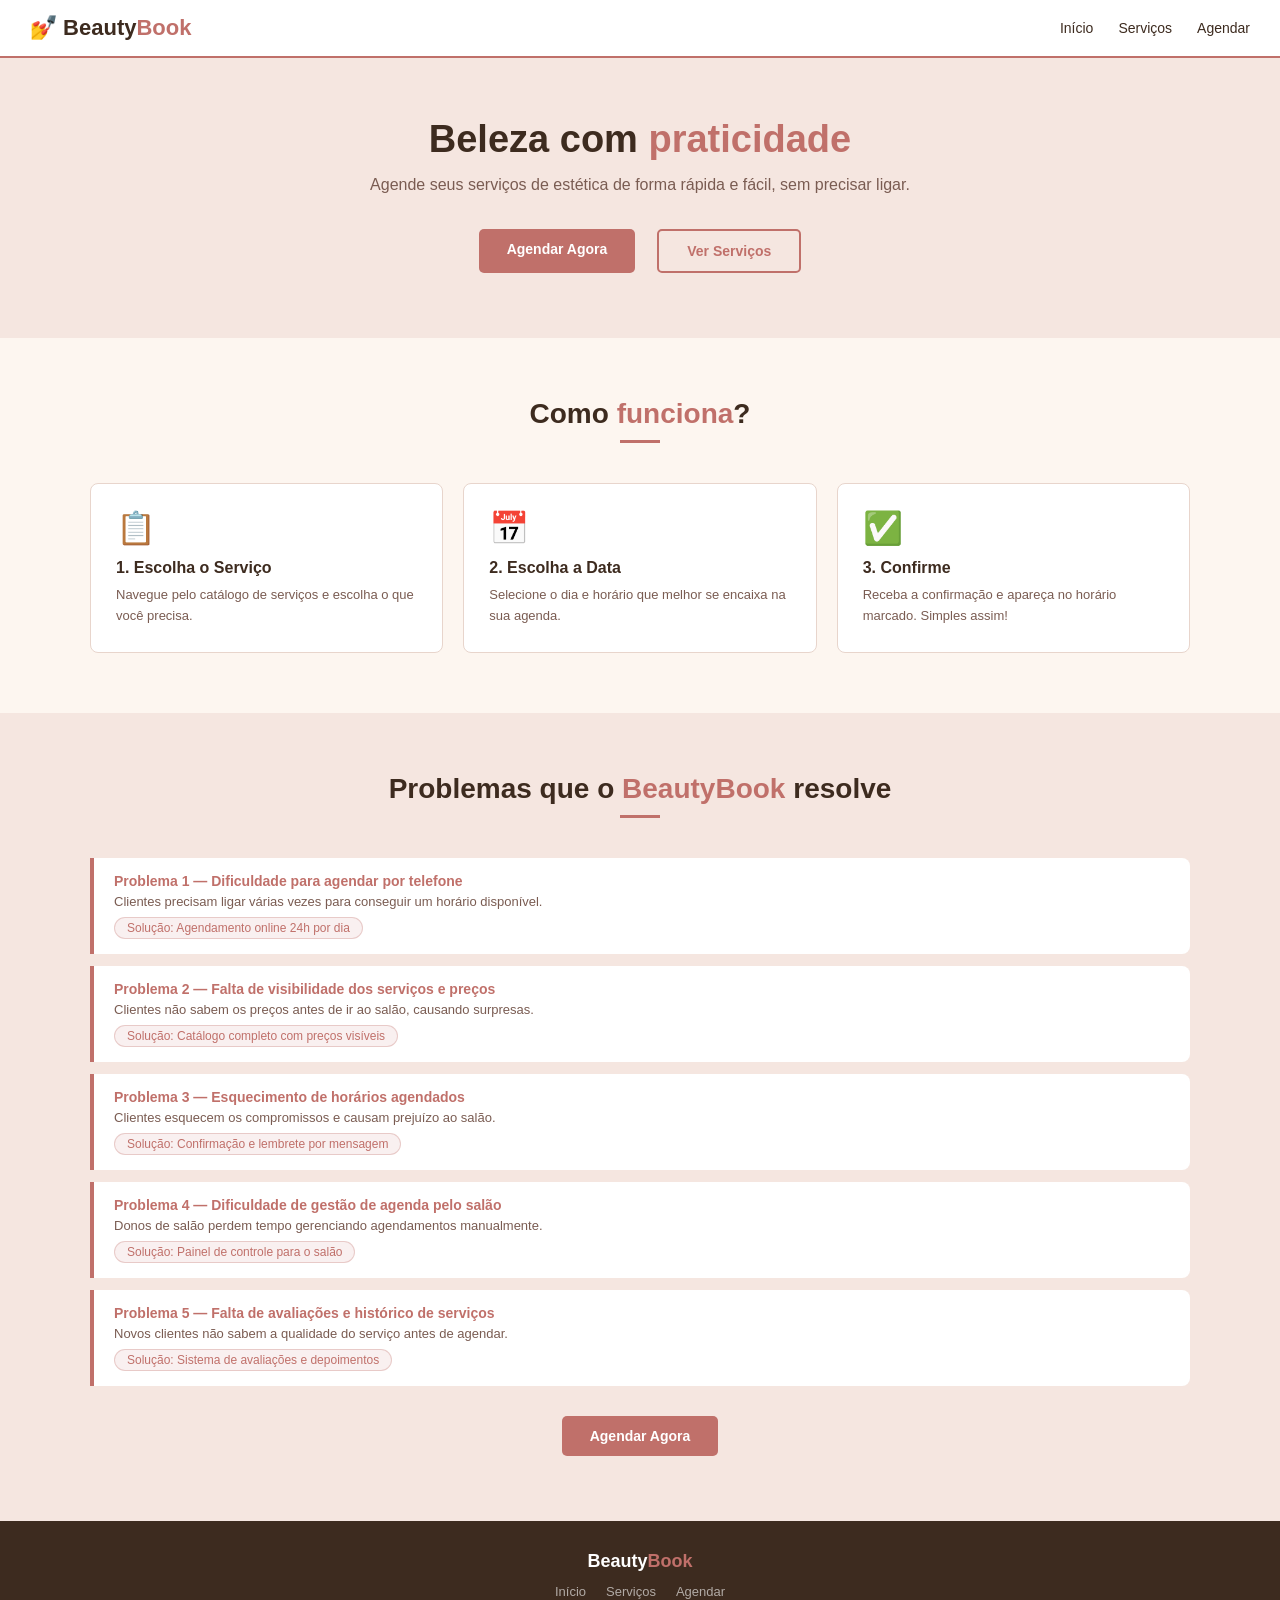
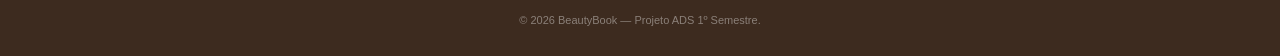
==== index.html @ e7760486 "Adicionar index.html — Projeto ADS" ====
<!DOCTYPE html>
<html lang="pt-BR">
<head>
    <meta charset="UTF-8">
    <meta name="viewport" content="width=device-width, initial-scale=1.0">
    <title>BeautyBook — Agendamento de Estética</title>
    <link rel="stylesheet" href="css/style.css">
</head>
<body>

    <header>
        <a href="index.html" class="logo">💅 Beauty<span>Book</span></a>
        <nav>
            <ul>
                <li><a href="index.html">Início</a></li>
                <li><a href="servicos.html">Serviços</a></li>
                <li><a href="agendamento.html">Agendar</a></li>
            </ul>
        </nav>
    </header>

    <section class="hero">
        <div class="container">
            <h1>Beleza com <span>praticidade</span></h1>
            <p>Agende seus serviços de estética de forma rápida e fácil, sem precisar ligar.</p>
            <div class="grupo-botoes">
                <a href="agendamento.html" class="btn btn-primario">Agendar Agora</a>
                <a href="servicos.html" class="btn btn-secundario">Ver Serviços</a>
            </div>
        </div>
    </section>

    <section>
        <div class="container">
            <div class="titulo-secao">
                <h2>Como <span>funciona</span>?</h2>
                <div class="linha-divisoria"></div>
            </div>
            <div class="grid-3">
                <div class="card">
                    <div class="card-icone">📋</div>
                    <h3>1. Escolha o Serviço</h3>
                    <p>Navegue pelo catálogo de serviços e escolha o que você precisa.</p>
                </div>
                <div class="card">
                    <div class="card-icone">📅</div>
                    <h3>2. Escolha a Data</h3>
                    <p>Selecione o dia e horário que melhor se encaixa na sua agenda.</p>
                </div>
                <div class="card">
                    <div class="card-icone">✅</div>
                    <h3>3. Confirme</h3>
                    <p>Receba a confirmação e apareça no horário marcado. Simples assim!</p>
                </div>
            </div>
        </div>
    </section>

    <section class="secao-escura">
        <div class="container">
            <div class="titulo-secao">
                <h2>Problemas que o <span>BeautyBook</span> resolve</h2>
                <div class="linha-divisoria"></div>
            </div>
            <div class="problema-item">
                <h4>Problema 1 — Dificuldade para agendar por telefone</h4>
                <p>Clientes precisam ligar várias vezes para conseguir um horário disponível.</p>
                <span class="solucao-tag">Solução: Agendamento online 24h por dia</span>
            </div>
            <div class="problema-item">
                <h4>Problema 2 — Falta de visibilidade dos serviços e preços</h4>
                <p>Clientes não sabem os preços antes de ir ao salão, causando surpresas.</p>
                <span class="solucao-tag">Solução: Catálogo completo com preços visíveis</span>
            </div>
            <div class="problema-item">
                <h4>Problema 3 — Esquecimento de horários agendados</h4>
                <p>Clientes esquecem os compromissos e causam prejuízo ao salão.</p>
                <span class="solucao-tag">Solução: Confirmação e lembrete por mensagem</span>
            </div>
            <div class="problema-item">
                <h4>Problema 4 — Dificuldade de gestão de agenda pelo salão</h4>
                <p>Donos de salão perdem tempo gerenciando agendamentos manualmente.</p>
                <span class="solucao-tag">Solução: Painel de controle para o salão</span>
            </div>
            <div class="problema-item">
                <h4>Problema 5 — Falta de avaliações e histórico de serviços</h4>
                <p>Novos clientes não sabem a qualidade do serviço antes de agendar.</p>
                <span class="solucao-tag">Solução: Sistema de avaliações e depoimentos</span>
            </div>
            <div class="centralizado margem-topo">
                <a href="agendamento.html" class="btn btn-primario">Agendar Agora</a>
            </div>
        </div>
    </section>

    <footer>
        <div class="footer-logo">Beauty<span>Book</span></div>
        <div class="footer-links">
            <a href="index.html">Início</a>
            <a href="servicos.html">Serviços</a>
            <a href="agendamento.html">Agendar</a>
        </div>
        <p class="footer-copy">© 2026 BeautyBook — Projeto ADS 1º Semestre.</p>
    </footer>

</body>
</html>
---- css/style.css ----
/* BeautyBook — Versão Original (Crua) */

* {
    margin: 0;
    padding: 0;
    box-sizing: border-box;
}

body {
    font-family: Arial, sans-serif;
    background-color: #fdf6f0;
    color: #3d2b1f;
}

/* Cabeçalho */
header {
    background-color: #ffffff;
    border-bottom: 2px solid #c0706a;
    padding: 15px 30px;
    display: flex;
    justify-content: space-between;
    align-items: center;
}

.logo {
    font-size: 22px;
    font-weight: bold;
    color: #3d2b1f;
    text-decoration: none;
}

.logo span {
    color: #c0706a;
}

nav ul {
    list-style: none;
    display: flex;
    gap: 25px;
}

nav ul li a {
    text-decoration: none;
    color: #3d2b1f;
    font-size: 14px;
}

nav ul li a:hover {
    color: #c0706a;
}

/* Hero */
.hero {
    background-color: #f5e6e0;
    padding: 60px 30px;
    text-align: center;
}

.hero h1 {
    font-size: 38px;
    color: #3d2b1f;
    margin-bottom: 15px;
}

.hero h1 span {
    color: #c0706a;
}

.hero p {
    font-size: 16px;
    color: #7a5c52;
    margin-bottom: 30px;
}

/* Botões */
.btn {
    display: inline-block;
    padding: 12px 28px;
    border-radius: 5px;
    font-size: 14px;
    font-weight: bold;
    text-decoration: none;
    margin: 5px;
}

.btn-primario {
    background-color: #c0706a;
    color: #ffffff;
}

.btn-secundario {
    background-color: transparent;
    color: #c0706a;
    border: 2px solid #c0706a;
}

/* Seções */
section {
    padding: 60px 30px;
}

.container {
    max-width: 1100px;
    margin: 0 auto;
}

.titulo-secao {
    text-align: center;
    margin-bottom: 40px;
}

.titulo-secao h2 {
    font-size: 28px;
    color: #3d2b1f;
    margin-bottom: 10px;
}

.titulo-secao h2 span {
    color: #c0706a;
}

.titulo-secao p {
    color: #7a5c52;
    font-size: 14px;
}

.linha-divisoria {
    width: 40px;
    height: 3px;
    background-color: #c0706a;
    margin: 10px auto 15px;
}

/* Grid */
.grid-3 {
    display: grid;
    grid-template-columns: repeat(3, 1fr);
    gap: 20px;
}

.grid-2 {
    display: grid;
    grid-template-columns: repeat(2, 1fr);
    gap: 20px;
}

/* Cards */
.card {
    background-color: #ffffff;
    border: 1px solid #e8d5cc;
    border-radius: 8px;
    padding: 25px;
}

.card-icone {
    font-size: 32px;
    margin-bottom: 12px;
}

.card h3 {
    font-size: 16px;
    color: #3d2b1f;
    margin-bottom: 8px;
}

.card p {
    font-size: 13px;
    color: #7a5c52;
    line-height: 1.6;
}

/* Seção escura */
.secao-escura {
    background-color: #f5e6e0;
}

/* Serviços */
.servico-card {
    background-color: #ffffff;
    border: 1px solid #e8d5cc;
    border-radius: 8px;
    overflow: hidden;
}

.servico-topo {
    background-color: #c0706a;
    padding: 18px 20px;
    display: flex;
    align-items: center;
    gap: 10px;
}

.servico-topo h3 {
    color: #ffffff;
    font-size: 15px;
    margin: 0;
}

.servico-icone {
    font-size: 22px;
}

.servico-corpo {
    padding: 18px;
}

.servico-corpo p {
    font-size: 13px;
    color: #7a5c52;
    margin-bottom: 12px;
}

.servico-lista {
    list-style: none;
}

.servico-lista li {
    display: flex;
    justify-content: space-between;
    padding: 7px 0;
    border-bottom: 1px solid #e8d5cc;
    font-size: 13px;
    color: #3d2b1f;
}

.servico-lista li:last-child {
    border-bottom: none;
}

.servico-preco {
    font-weight: bold;
    color: #c0706a;
}

/* Problemas */
.problema-item {
    background-color: #ffffff;
    border-left: 4px solid #c0706a;
    padding: 15px 20px;
    margin-bottom: 12px;
    border-radius: 0 8px 8px 0;
}

.problema-item h4 {
    font-size: 14px;
    color: #c0706a;
    margin-bottom: 5px;
}

.problema-item p {
    font-size: 13px;
    color: #7a5c52;
    margin-bottom: 8px;
}

.solucao-tag {
    display: inline-block;
    background-color: rgba(192,112,106,0.1);
    color: #c0706a;
    font-size: 12px;
    padding: 3px 12px;
    border-radius: 20px;
    border: 1px solid rgba(192,112,106,0.3);
}

/* Formulário */
.form-agendamento {
    background-color: #ffffff;
    border: 1px solid #e8d5cc;
    border-radius: 8px;
    padding: 30px;
    max-width: 600px;
    margin: 0 auto;
}

.form-grupo {
    margin-bottom: 18px;
}

.form-grupo label {
    display: block;
    font-size: 13px;
    font-weight: bold;
    color: #3d2b1f;
    margin-bottom: 6px;
}

.form-grupo input,
.form-grupo select,
.form-grupo textarea {
    width: 100%;
    padding: 10px 14px;
    border: 1px solid #e8d5cc;
    border-radius: 5px;
    font-size: 13px;
    color: #3d2b1f;
    background-color: #fdf6f0;
    font-family: Arial, sans-serif;
}

.form-grupo textarea {
    height: 80px;
    resize: vertical;
}

/* Rodapé */
footer {
    background-color: #3d2b1f;
    padding: 30px;
    text-align: center;
}

.footer-logo {
    font-size: 18px;
    font-weight: bold;
    color: #ffffff;
    margin-bottom: 12px;
}

.footer-logo span {
    color: #c0706a;
}

.footer-links {
    display: flex;
    justify-content: center;
    gap: 20px;
    margin-bottom: 15px;
}

.footer-links a {
    text-decoration: none;
    color: rgba(255,255,255,0.6);
    font-size: 13px;
}

.footer-links a:hover {
    color: #c0706a;
}

.footer-copy {
    font-size: 11px;
    color: rgba(255,255,255,0.4);
}

/* Page hero */
.page-hero {
    background-color: #f5e6e0;
    padding: 50px 30px;
    text-align: center;
}

.page-hero h1 {
    font-size: 32px;
    color: #3d2b1f;
    margin-bottom: 10px;
}

.page-hero h1 span {
    color: #c0706a;
}

.page-hero p {
    color: #7a5c52;
    font-size: 14px;
}

/* Tabela */
.tabela-problemas {
    width: 100%;
    border-collapse: collapse;
    margin-top: 20px;
}

.tabela-problemas th {
    background-color: #c0706a;
    color: #ffffff;
    padding: 12px 15px;
    text-align: left;
    font-size: 12px;
    text-transform: uppercase;
}

.tabela-problemas td {
    padding: 12px 15px;
    border-bottom: 1px solid #e8d5cc;
    font-size: 13px;
    color: #7a5c52;
}

/* Utilitários */
.centralizado { text-align: center; }
.margem-topo { margin-top: 25px; }
.grupo-botoes { display: flex; gap: 12px; justify-content: center; flex-wrap: wrap; }
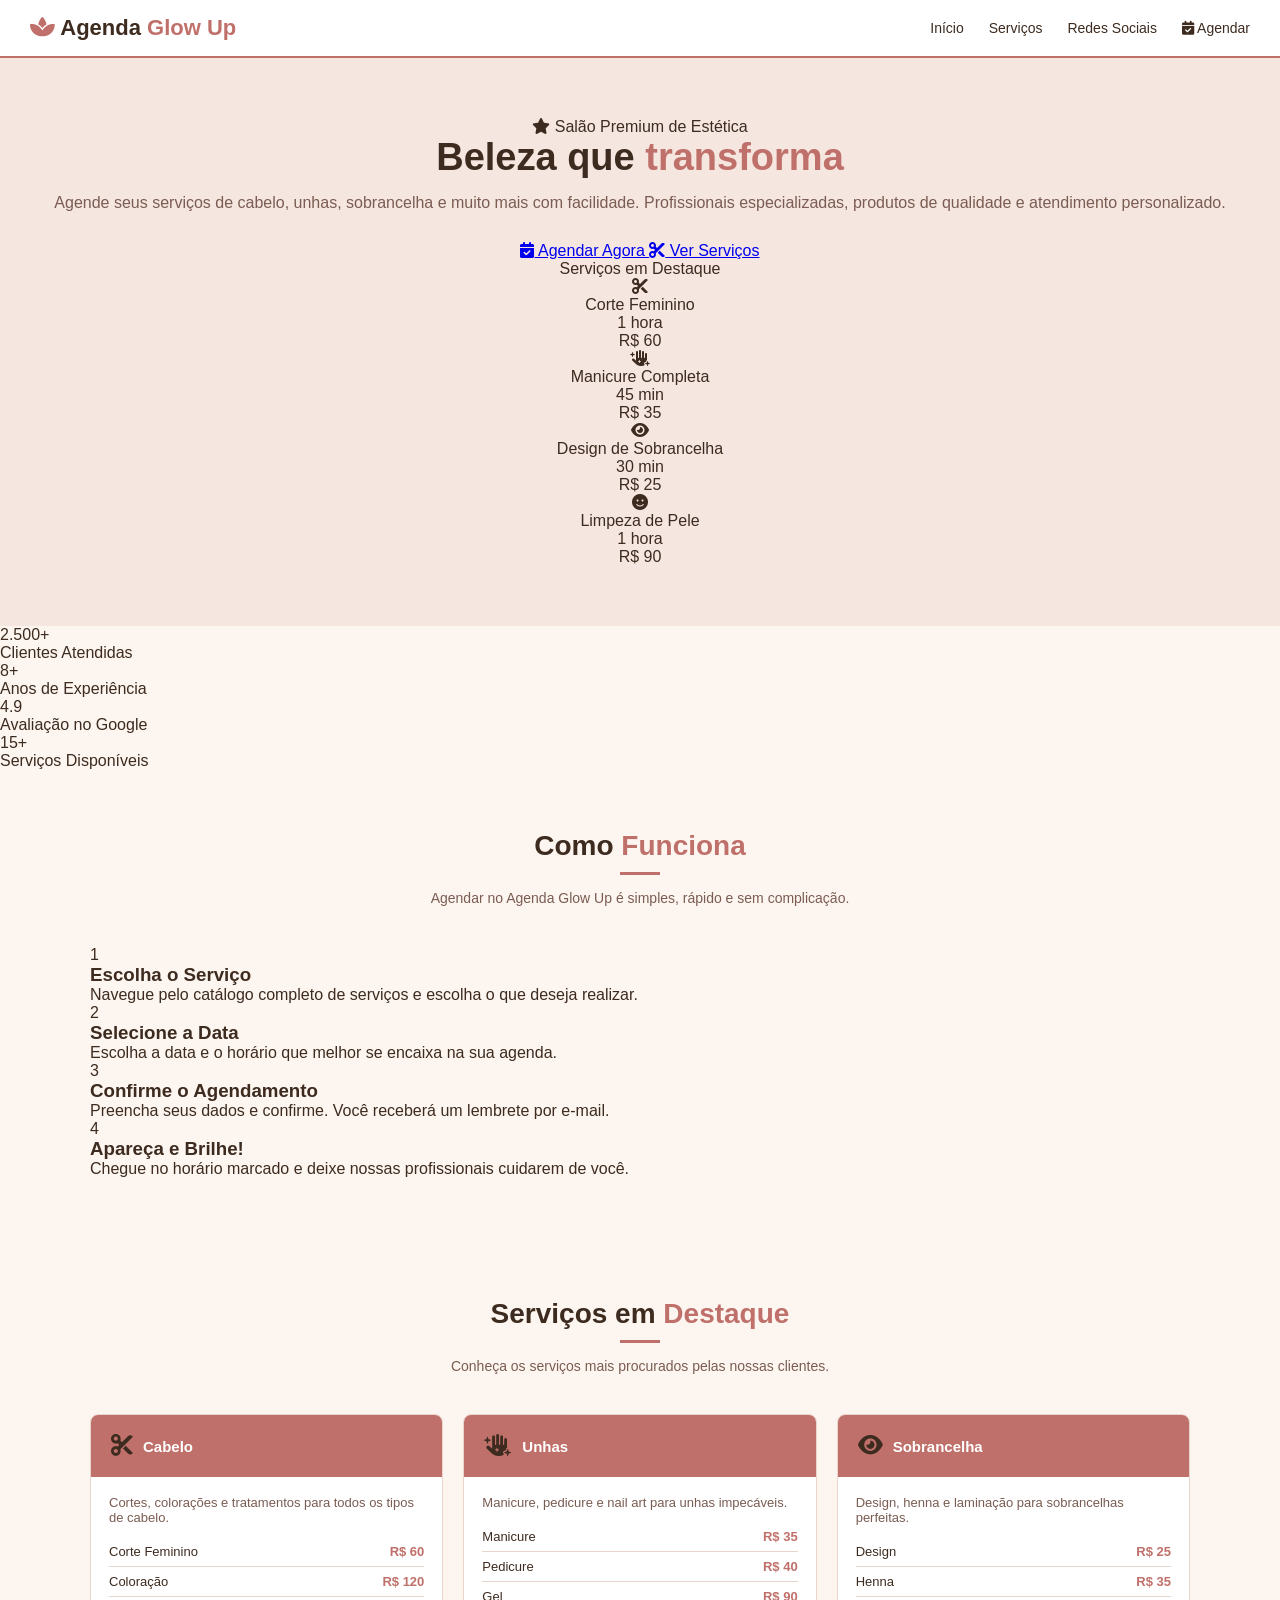
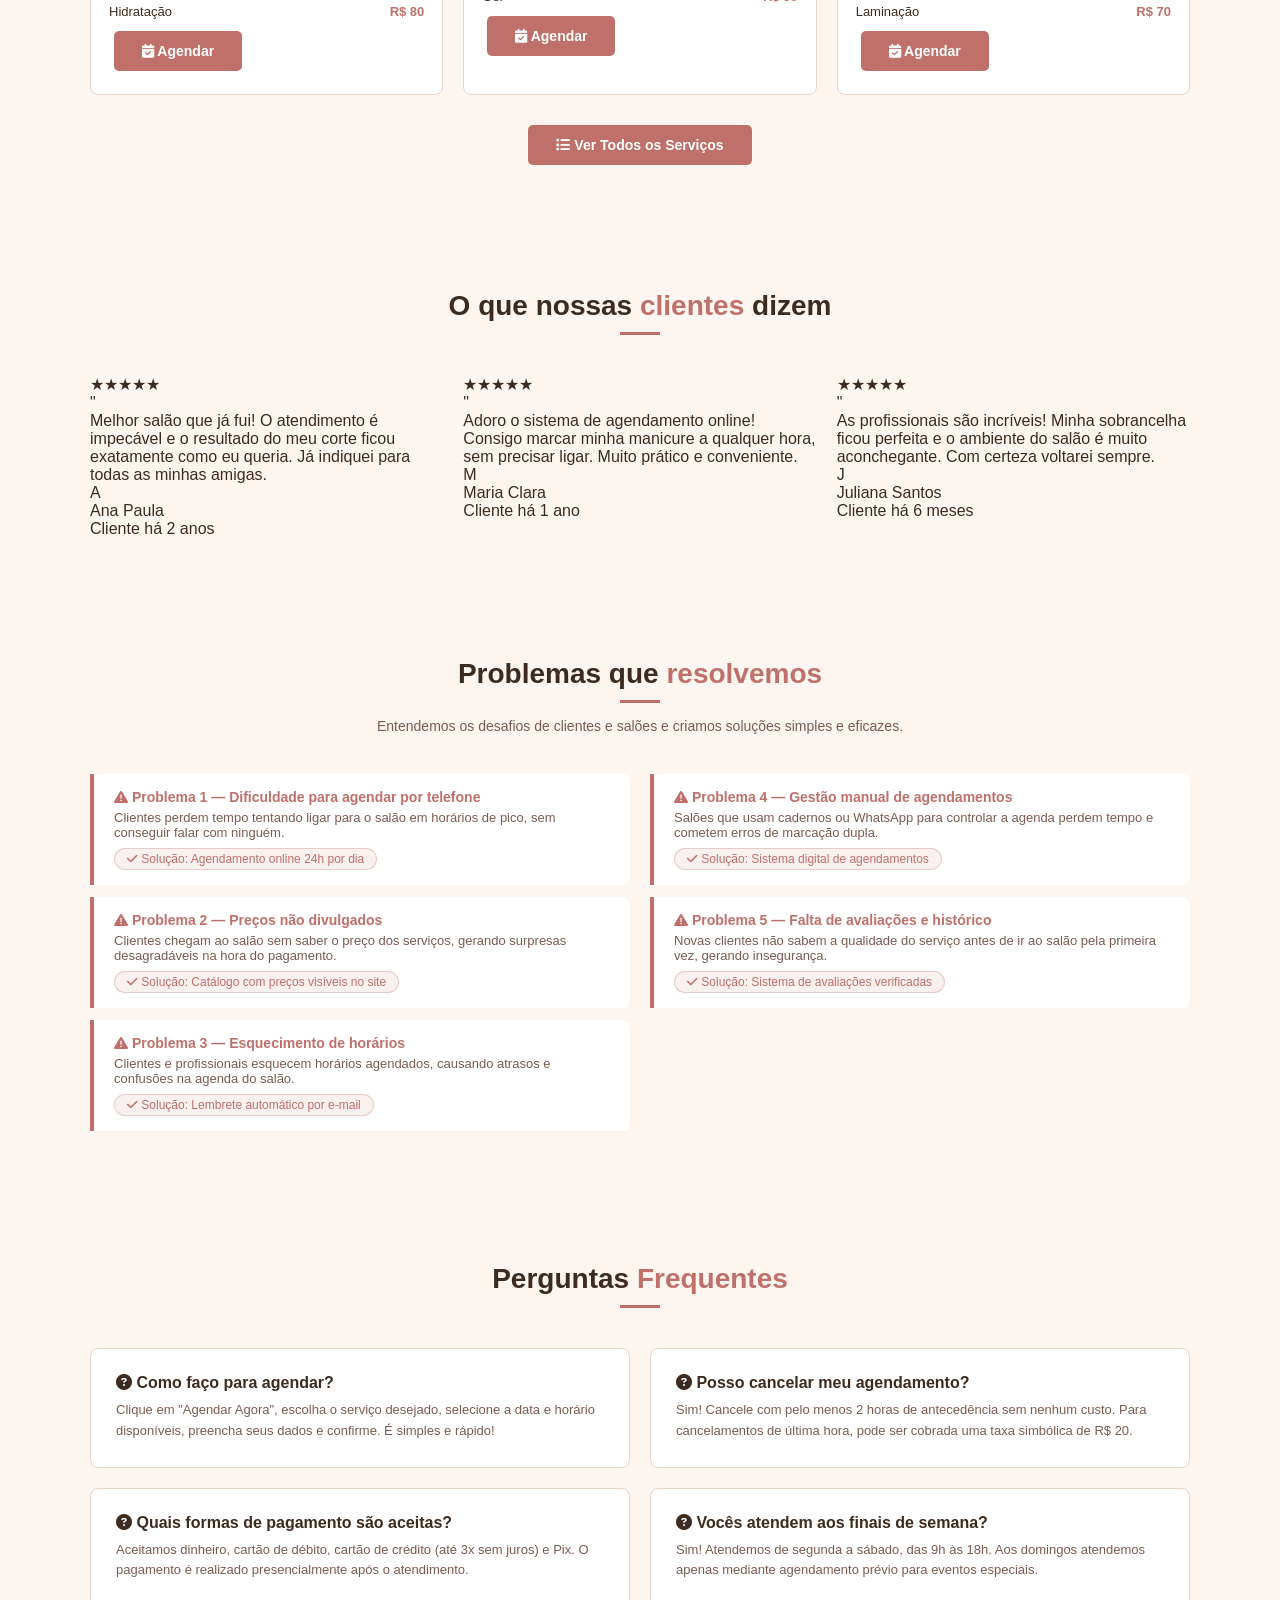
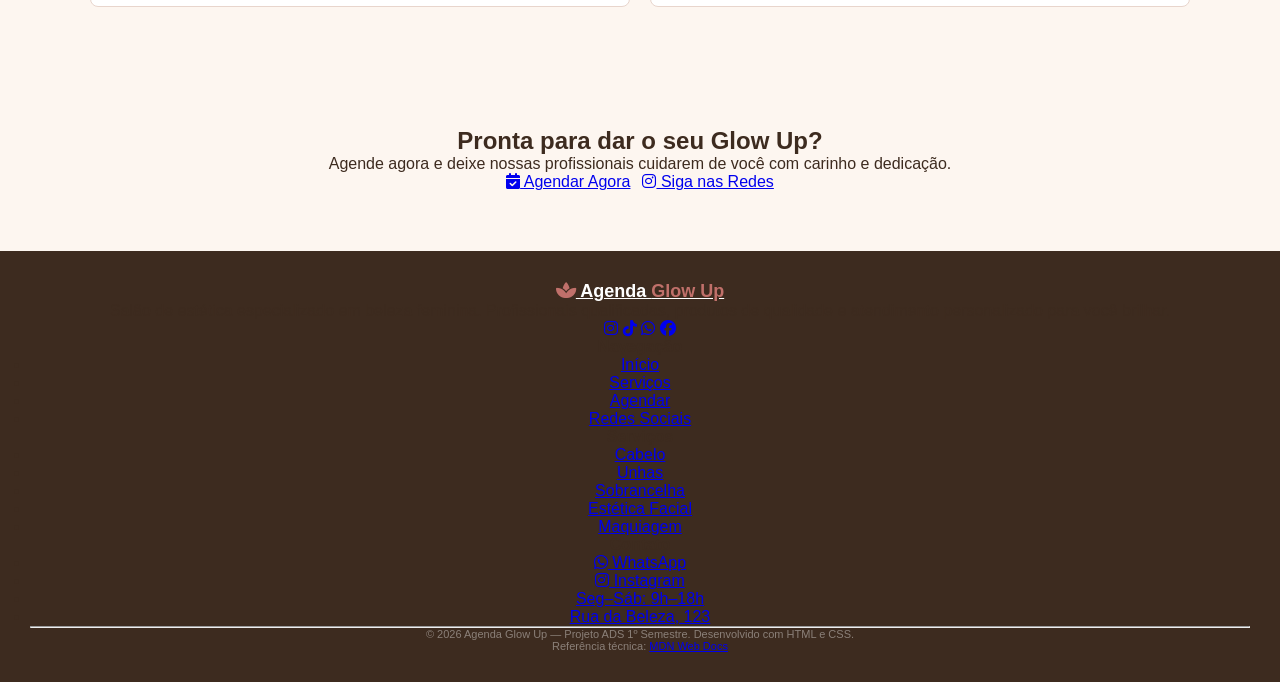
==== commit 4a2d32ab: "Atualiza index.html" ====
--- a/index.html
+++ b/index.html
@@ -3,104 +3,395 @@
 <head>
     <meta charset="UTF-8">
     <meta name="viewport" content="width=device-width, initial-scale=1.0">
-    <title>BeautyBook — Agendamento de Estética</title>
+    <title>Agenda Glow Up — Agendamento de Estética</title>
     <link rel="stylesheet" href="css/style.css">
+    <link rel="preconnect" href="https://fonts.googleapis.com">
+    <link rel="preconnect" href="https://fonts.gstatic.com" crossorigin>
+    <link href="https://fonts.googleapis.com/css2?family=Poppins:wght@300;400;600;700;800&display=swap" rel="stylesheet">
+    <link rel="stylesheet" href="https://cdnjs.cloudflare.com/ajax/libs/font-awesome/6.5.0/css/all.min.css">
 </head>
 <body>
 
+    <!-- ===== CABEÇALHO ===== -->
     <header>
-        <a href="index.html" class="logo">💅 Beauty<span>Book</span></a>
+        <a href="index.html" class="logo">
+            <span class="logo-icon"><i class="fa-solid fa-spa"></i></span>
+            Agenda <span>Glow Up</span>
+        </a>
         <nav>
             <ul>
-                <li><a href="index.html">Início</a></li>
+                <li><a href="index.html" class="ativo">Início</a></li>
                 <li><a href="servicos.html">Serviços</a></li>
-                <li><a href="agendamento.html">Agendar</a></li>
+                <li><a href="redes.html">Redes Sociais</a></li>
+                <li><a href="agendamento.html" class="nav-agendar"><i class="fa-solid fa-calendar-check"></i> Agendar</a></li>
             </ul>
         </nav>
     </header>
 
+    <!-- ===== HERO ===== -->
     <section class="hero">
-        <div class="container">
-            <h1>Beleza com <span>praticidade</span></h1>
-            <p>Agende seus serviços de estética de forma rápida e fácil, sem precisar ligar.</p>
+        <div class="hero-conteudo">
+            <div class="hero-badge">
+                <i class="fa-solid fa-star"></i>
+                Salão Premium de Estética
+            </div>
+            <h1>
+                Beleza que
+                <span>transforma</span>
+            </h1>
+            <p>Agende seus serviços de cabelo, unhas, sobrancelha e muito mais com facilidade. Profissionais especializadas, produtos de qualidade e atendimento personalizado.</p>
+            <div class="hero-botoes">
+                <a href="agendamento.html" class="btn-hero-primario">
+                    <i class="fa-solid fa-calendar-check"></i>
+                    Agendar Agora
+                </a>
+                <a href="servicos.html" class="btn-hero-outline">
+                    <i class="fa-solid fa-scissors"></i>
+                    Ver Serviços
+                </a>
+            </div>
+        </div>
+
+        <!-- Card flutuante com serviços em destaque -->
+        <div class="hero-card">
+            <div class="hero-card-titulo">Serviços em Destaque</div>
+
+            <div class="servico-mini">
+                <div class="servico-mini-icone"><i class="fa-solid fa-scissors"></i></div>
+                <div class="servico-mini-info">
+                    <div class="servico-mini-nome">Corte Feminino</div>
+                    <div class="servico-mini-duracao">1 hora</div>
+                </div>
+                <div class="servico-mini-preco">R$ 60</div>
+            </div>
+
+            <div class="servico-mini">
+                <div class="servico-mini-icone"><i class="fa-solid fa-hand-sparkles"></i></div>
+                <div class="servico-mini-info">
+                    <div class="servico-mini-nome">Manicure Completa</div>
+                    <div class="servico-mini-duracao">45 min</div>
+                </div>
+                <div class="servico-mini-preco">R$ 35</div>
+            </div>
+
+            <div class="servico-mini">
+                <div class="servico-mini-icone"><i class="fa-solid fa-eye"></i></div>
+                <div class="servico-mini-info">
+                    <div class="servico-mini-nome">Design de Sobrancelha</div>
+                    <div class="servico-mini-duracao">30 min</div>
+                </div>
+                <div class="servico-mini-preco">R$ 25</div>
+            </div>
+
+            <div class="servico-mini">
+                <div class="servico-mini-icone"><i class="fa-solid fa-face-smile"></i></div>
+                <div class="servico-mini-info">
+                    <div class="servico-mini-nome">Limpeza de Pele</div>
+                    <div class="servico-mini-duracao">1 hora</div>
+                </div>
+                <div class="servico-mini-preco">R$ 90</div>
+            </div>
+        </div>
+    </section>
+
+    <!-- ===== ESTATÍSTICAS ===== -->
+    <div class="stats-grid">
+        <div class="stat-item">
+            <div class="stat-numero">2.500+</div>
+            <div class="stat-label">Clientes Atendidas</div>
+        </div>
+        <div class="stat-item">
+            <div class="stat-numero">8+</div>
+            <div class="stat-label">Anos de Experiência</div>
+        </div>
+        <div class="stat-item">
+            <div class="stat-numero">4.9</div>
+            <div class="stat-label">Avaliação no Google</div>
+        </div>
+        <div class="stat-item">
+            <div class="stat-numero">15+</div>
+            <div class="stat-label">Serviços Disponíveis</div>
+        </div>
+    </div>
+
+    <!-- ===== COMO FUNCIONA ===== -->
+    <section>
+        <div class="container">
+            <div class="titulo-secao">
+                <h2>Como <span>Funciona</span></h2>
+                <div class="linha-divisoria"></div>
+                <p>Agendar no Agenda Glow Up é simples, rápido e sem complicação.</p>
+            </div>
+            <div class="passos-grid">
+                <div class="passo-item">
+                    <div class="passo-numero">1</div>
+                    <h3>Escolha o Serviço</h3>
+                    <p>Navegue pelo catálogo completo de serviços e escolha o que deseja realizar.</p>
+                </div>
+                <div class="passo-item">
+                    <div class="passo-numero">2</div>
+                    <h3>Selecione a Data</h3>
+                    <p>Escolha a data e o horário que melhor se encaixa na sua agenda.</p>
+                </div>
+                <div class="passo-item">
+                    <div class="passo-numero">3</div>
+                    <h3>Confirme o Agendamento</h3>
+                    <p>Preencha seus dados e confirme. Você receberá um lembrete por e-mail.</p>
+                </div>
+                <div class="passo-item">
+                    <div class="passo-numero">4</div>
+                    <h3>Apareça e Brilhe!</h3>
+                    <p>Chegue no horário marcado e deixe nossas profissionais cuidarem de você.</p>
+                </div>
+            </div>
+        </div>
+    </section>
+
+    <!-- ===== SERVIÇOS EM DESTAQUE ===== -->
+    <section class="secao-secundaria">
+        <div class="container">
+            <div class="titulo-secao">
+                <h2>Serviços em <span>Destaque</span></h2>
+                <div class="linha-divisoria"></div>
+                <p>Conheça os serviços mais procurados pelas nossas clientes.</p>
+            </div>
+            <div class="grid-3">
+
+                <div class="servico-card">
+                    <div class="servico-topo">
+                        <div class="servico-icone"><i class="fa-solid fa-scissors"></i></div>
+                        <h3>Cabelo</h3>
+                    </div>
+                    <div class="servico-corpo">
+                        <p>Cortes, colorações e tratamentos para todos os tipos de cabelo.</p>
+                        <ul class="servico-lista">
+                            <li><span>Corte Feminino</span><span class="servico-preco">R$ 60</span></li>
+                            <li><span>Coloração</span><span class="servico-preco">R$ 120</span></li>
+                            <li><span>Hidratação</span><span class="servico-preco">R$ 80</span></li>
+                        </ul>
+                        <a href="agendamento.html" class="btn btn-primario"><i class="fa-solid fa-calendar-check"></i> Agendar</a>
+                    </div>
+                </div>
+
+                <div class="servico-card">
+                    <div class="servico-topo">
+                        <div class="servico-icone"><i class="fa-solid fa-hand-sparkles"></i></div>
+                        <h3>Unhas</h3>
+                    </div>
+                    <div class="servico-corpo">
+                        <p>Manicure, pedicure e nail art para unhas impecáveis.</p>
+                        <ul class="servico-lista">
+                            <li><span>Manicure</span><span class="servico-preco">R$ 35</span></li>
+                            <li><span>Pedicure</span><span class="servico-preco">R$ 40</span></li>
+                            <li><span>Gel</span><span class="servico-preco">R$ 90</span></li>
+                        </ul>
+                        <a href="agendamento.html" class="btn btn-primario"><i class="fa-solid fa-calendar-check"></i> Agendar</a>
+                    </div>
+                </div>
+
+                <div class="servico-card">
+                    <div class="servico-topo">
+                        <div class="servico-icone"><i class="fa-solid fa-eye"></i></div>
+                        <h3>Sobrancelha</h3>
+                    </div>
+                    <div class="servico-corpo">
+                        <p>Design, henna e laminação para sobrancelhas perfeitas.</p>
+                        <ul class="servico-lista">
+                            <li><span>Design</span><span class="servico-preco">R$ 25</span></li>
+                            <li><span>Henna</span><span class="servico-preco">R$ 35</span></li>
+                            <li><span>Laminação</span><span class="servico-preco">R$ 70</span></li>
+                        </ul>
+                        <a href="agendamento.html" class="btn btn-primario"><i class="fa-solid fa-calendar-check"></i> Agendar</a>
+                    </div>
+                </div>
+
+            </div>
+            <div class="centralizado margem-topo">
+                <a href="servicos.html" class="btn btn-primario"><i class="fa-solid fa-list"></i> Ver Todos os Serviços</a>
+            </div>
+        </div>
+    </section>
+
+    <!-- ===== DEPOIMENTOS ===== -->
+    <section>
+        <div class="container">
+            <div class="titulo-secao">
+                <h2>O que nossas <span>clientes</span> dizem</h2>
+                <div class="linha-divisoria"></div>
+            </div>
+            <div class="grid-3">
+                <div class="depoimento-card">
+                    <div class="estrelas">★★★★★</div>
+                    <div class="depoimento-aspas">"</div>
+                    <p class="depoimento-texto">Melhor salão que já fui! O atendimento é impecável e o resultado do meu corte ficou exatamente como eu queria. Já indiquei para todas as minhas amigas.</p>
+                    <div class="depoimento-autor">
+                        <div class="autor-avatar">A</div>
+                        <div>
+                            <div class="autor-nome">Ana Paula</div>
+                            <div class="autor-cargo">Cliente há 2 anos</div>
+                        </div>
+                    </div>
+                </div>
+                <div class="depoimento-card">
+                    <div class="estrelas">★★★★★</div>
+                    <div class="depoimento-aspas">"</div>
+                    <p class="depoimento-texto">Adoro o sistema de agendamento online! Consigo marcar minha manicure a qualquer hora, sem precisar ligar. Muito prático e conveniente.</p>
+                    <div class="depoimento-autor">
+                        <div class="autor-avatar">M</div>
+                        <div>
+                            <div class="autor-nome">Maria Clara</div>
+                            <div class="autor-cargo">Cliente há 1 ano</div>
+                        </div>
+                    </div>
+                </div>
+                <div class="depoimento-card">
+                    <div class="estrelas">★★★★★</div>
+                    <div class="depoimento-aspas">"</div>
+                    <p class="depoimento-texto">As profissionais são incríveis! Minha sobrancelha ficou perfeita e o ambiente do salão é muito aconchegante. Com certeza voltarei sempre.</p>
+                    <div class="depoimento-autor">
+                        <div class="autor-avatar">J</div>
+                        <div>
+                            <div class="autor-nome">Juliana Santos</div>
+                            <div class="autor-cargo">Cliente há 6 meses</div>
+                        </div>
+                    </div>
+                </div>
+            </div>
+        </div>
+    </section>
+
+    <!-- ===== PROBLEMAS E SOLUÇÕES ===== -->
+    <section class="secao-secundaria">
+        <div class="container">
+            <div class="titulo-secao">
+                <h2>Problemas que <span>resolvemos</span></h2>
+                <div class="linha-divisoria"></div>
+                <p>Entendemos os desafios de clientes e salões e criamos soluções simples e eficazes.</p>
+            </div>
+            <div class="grid-2">
+                <div>
+                    <div class="problema-item">
+                        <h4><i class="fa-solid fa-triangle-exclamation"></i> Problema 1 — Dificuldade para agendar por telefone</h4>
+                        <p>Clientes perdem tempo tentando ligar para o salão em horários de pico, sem conseguir falar com ninguém.</p>
+                        <span class="solucao-tag"><i class="fa-solid fa-check"></i> Solução: Agendamento online 24h por dia</span>
+                    </div>
+                    <div class="problema-item">
+                        <h4><i class="fa-solid fa-triangle-exclamation"></i> Problema 2 — Preços não divulgados</h4>
+                        <p>Clientes chegam ao salão sem saber o preço dos serviços, gerando surpresas desagradáveis na hora do pagamento.</p>
+                        <span class="solucao-tag"><i class="fa-solid fa-check"></i> Solução: Catálogo com preços visíveis no site</span>
+                    </div>
+                    <div class="problema-item">
+                        <h4><i class="fa-solid fa-triangle-exclamation"></i> Problema 3 — Esquecimento de horários</h4>
+                        <p>Clientes e profissionais esquecem horários agendados, causando atrasos e confusões na agenda do salão.</p>
+                        <span class="solucao-tag"><i class="fa-solid fa-check"></i> Solução: Lembrete automático por e-mail</span>
+                    </div>
+                </div>
+                <div>
+                    <div class="problema-item">
+                        <h4><i class="fa-solid fa-triangle-exclamation"></i> Problema 4 — Gestão manual de agendamentos</h4>
+                        <p>Salões que usam cadernos ou WhatsApp para controlar a agenda perdem tempo e cometem erros de marcação dupla.</p>
+                        <span class="solucao-tag"><i class="fa-solid fa-check"></i> Solução: Sistema digital de agendamentos</span>
+                    </div>
+                    <div class="problema-item">
+                        <h4><i class="fa-solid fa-triangle-exclamation"></i> Problema 5 — Falta de avaliações e histórico</h4>
+                        <p>Novas clientes não sabem a qualidade do serviço antes de ir ao salão pela primeira vez, gerando insegurança.</p>
+                        <span class="solucao-tag"><i class="fa-solid fa-check"></i> Solução: Sistema de avaliações verificadas</span>
+                    </div>
+                </div>
+            </div>
+        </div>
+    </section>
+
+    <!-- ===== FAQ ===== -->
+    <section>
+        <div class="container">
+            <div class="titulo-secao">
+                <h2>Perguntas <span>Frequentes</span></h2>
+                <div class="linha-divisoria"></div>
+            </div>
+            <div class="grid-2">
+                <div class="card faq-card">
+                    <h3><i class="fa-solid fa-circle-question"></i> Como faço para agendar?</h3>
+                    <p>Clique em "Agendar Agora", escolha o serviço desejado, selecione a data e horário disponíveis, preencha seus dados e confirme. É simples e rápido!</p>
+                </div>
+                <div class="card faq-card">
+                    <h3><i class="fa-solid fa-circle-question"></i> Posso cancelar meu agendamento?</h3>
+                    <p>Sim! Cancele com pelo menos 2 horas de antecedência sem nenhum custo. Para cancelamentos de última hora, pode ser cobrada uma taxa simbólica de R$ 20.</p>
+                </div>
+                <div class="card faq-card">
+                    <h3><i class="fa-solid fa-circle-question"></i> Quais formas de pagamento são aceitas?</h3>
+                    <p>Aceitamos dinheiro, cartão de débito, cartão de crédito (até 3x sem juros) e Pix. O pagamento é realizado presencialmente após o atendimento.</p>
+                </div>
+                <div class="card faq-card">
+                    <h3><i class="fa-solid fa-circle-question"></i> Vocês atendem aos finais de semana?</h3>
+                    <p>Sim! Atendemos de segunda a sábado, das 9h às 18h. Aos domingos atendemos apenas mediante agendamento prévio para eventos especiais.</p>
+                </div>
+            </div>
+        </div>
+    </section>
+
+    <!-- ===== CTA FINAL ===== -->
+    <section class="cta-final">
+        <div class="container centralizado">
+            <h2>Pronta para dar o seu Glow Up?</h2>
+            <p>Agende agora e deixe nossas profissionais cuidarem de você com carinho e dedicação.</p>
             <div class="grupo-botoes">
-                <a href="agendamento.html" class="btn btn-primario">Agendar Agora</a>
-                <a href="servicos.html" class="btn btn-secundario">Ver Serviços</a>
-            </div>
-        </div>
-    </section>
-
-    <section>
-        <div class="container">
-            <div class="titulo-secao">
-                <h2>Como <span>funciona</span>?</h2>
-                <div class="linha-divisoria"></div>
-            </div>
-            <div class="grid-3">
-                <div class="card">
-                    <div class="card-icone">📋</div>
-                    <h3>1. Escolha o Serviço</h3>
-                    <p>Navegue pelo catálogo de serviços e escolha o que você precisa.</p>
-                </div>
-                <div class="card">
-                    <div class="card-icone">📅</div>
-                    <h3>2. Escolha a Data</h3>
-                    <p>Selecione o dia e horário que melhor se encaixa na sua agenda.</p>
-                </div>
-                <div class="card">
-                    <div class="card-icone">✅</div>
-                    <h3>3. Confirme</h3>
-                    <p>Receba a confirmação e apareça no horário marcado. Simples assim!</p>
-                </div>
-            </div>
-        </div>
-    </section>
-
-    <section class="secao-escura">
-        <div class="container">
-            <div class="titulo-secao">
-                <h2>Problemas que o <span>BeautyBook</span> resolve</h2>
-                <div class="linha-divisoria"></div>
-            </div>
-            <div class="problema-item">
-                <h4>Problema 1 — Dificuldade para agendar por telefone</h4>
-                <p>Clientes precisam ligar várias vezes para conseguir um horário disponível.</p>
-                <span class="solucao-tag">Solução: Agendamento online 24h por dia</span>
-            </div>
-            <div class="problema-item">
-                <h4>Problema 2 — Falta de visibilidade dos serviços e preços</h4>
-                <p>Clientes não sabem os preços antes de ir ao salão, causando surpresas.</p>
-                <span class="solucao-tag">Solução: Catálogo completo com preços visíveis</span>
-            </div>
-            <div class="problema-item">
-                <h4>Problema 3 — Esquecimento de horários agendados</h4>
-                <p>Clientes esquecem os compromissos e causam prejuízo ao salão.</p>
-                <span class="solucao-tag">Solução: Confirmação e lembrete por mensagem</span>
-            </div>
-            <div class="problema-item">
-                <h4>Problema 4 — Dificuldade de gestão de agenda pelo salão</h4>
-                <p>Donos de salão perdem tempo gerenciando agendamentos manualmente.</p>
-                <span class="solucao-tag">Solução: Painel de controle para o salão</span>
-            </div>
-            <div class="problema-item">
-                <h4>Problema 5 — Falta de avaliações e histórico de serviços</h4>
-                <p>Novos clientes não sabem a qualidade do serviço antes de agendar.</p>
-                <span class="solucao-tag">Solução: Sistema de avaliações e depoimentos</span>
-            </div>
-            <div class="centralizado margem-topo">
-                <a href="agendamento.html" class="btn btn-primario">Agendar Agora</a>
-            </div>
-        </div>
-    </section>
-
+                <a href="agendamento.html" class="btn-cta-branco"><i class="fa-solid fa-calendar-check"></i> Agendar Agora</a>
+                <a href="redes.html" class="btn-cta-outline"><i class="fa-brands fa-instagram"></i> Siga nas Redes</a>
+            </div>
+        </div>
+    </section>
+
+    <!-- ===== RODAPÉ ===== -->
     <footer>
-        <div class="footer-logo">Beauty<span>Book</span></div>
-        <div class="footer-links">
-            <a href="index.html">Início</a>
-            <a href="servicos.html">Serviços</a>
-            <a href="agendamento.html">Agendar</a>
-        </div>
-        <p class="footer-copy">© 2026 BeautyBook — Projeto ADS 1º Semestre.</p>
+        <div class="footer-conteudo">
+            <div class="footer-sobre">
+                <a href="index.html" class="footer-logo">
+                    <span class="logo-icon"><i class="fa-solid fa-spa"></i></span>
+                    Agenda <span>Glow Up</span>
+                </a>
+                <p>Salão de estética especializado em beleza feminina. Profissionais qualificadas, produtos de qualidade e atendimento personalizado para você brilhar.</p>
+                <div class="footer-redes">
+                    <a href="redes.html" class="footer-rede" title="Instagram"><i class="fa-brands fa-instagram"></i></a>
+                    <a href="redes.html" class="footer-rede" title="TikTok"><i class="fa-brands fa-tiktok"></i></a>
+                    <a href="redes.html" class="footer-rede" title="WhatsApp"><i class="fa-brands fa-whatsapp"></i></a>
+                    <a href="redes.html" class="footer-rede" title="Facebook"><i class="fa-brands fa-facebook"></i></a>
+                </div>
+            </div>
+            <div class="footer-col">
+                <h4>Navegação</h4>
+                <ul>
+                    <li><a href="index.html">Início</a></li>
+                    <li><a href="servicos.html">Serviços</a></li>
+                    <li><a href="agendamento.html">Agendar</a></li>
+                    <li><a href="redes.html">Redes Sociais</a></li>
+                </ul>
+            </div>
+            <div class="footer-col">
+                <h4>Serviços</h4>
+                <ul>
+                    <li><a href="servicos.html">Cabelo</a></li>
+                    <li><a href="servicos.html">Unhas</a></li>
+                    <li><a href="servicos.html">Sobrancelha</a></li>
+                    <li><a href="servicos.html">Estética Facial</a></li>
+                    <li><a href="servicos.html">Maquiagem</a></li>
+                </ul>
+            </div>
+            <div class="footer-col">
+                <h4>Contato</h4>
+                <ul>
+                    <li><a href="redes.html"><i class="fa-brands fa-whatsapp"></i> WhatsApp</a></li>
+                    <li><a href="redes.html"><i class="fa-brands fa-instagram"></i> Instagram</a></li>
+                    <li><a href="#">Seg–Sáb: 9h–18h</a></li>
+                    <li><a href="#">Rua da Beleza, 123</a></li>
+                </ul>
+            </div>
+        </div>
+        <hr class="footer-divisor">
+        <div class="footer-bottom">
+            <p class="footer-copy">© 2026 Agenda Glow Up — Projeto ADS 1º Semestre. Desenvolvido com HTML e CSS.</p>
+            <p class="footer-copy">Referência técnica: <a href="https://developer.mozilla.org" target="_blank">MDN Web Docs</a></p>
+        </div>
     </footer>
 
 </body>
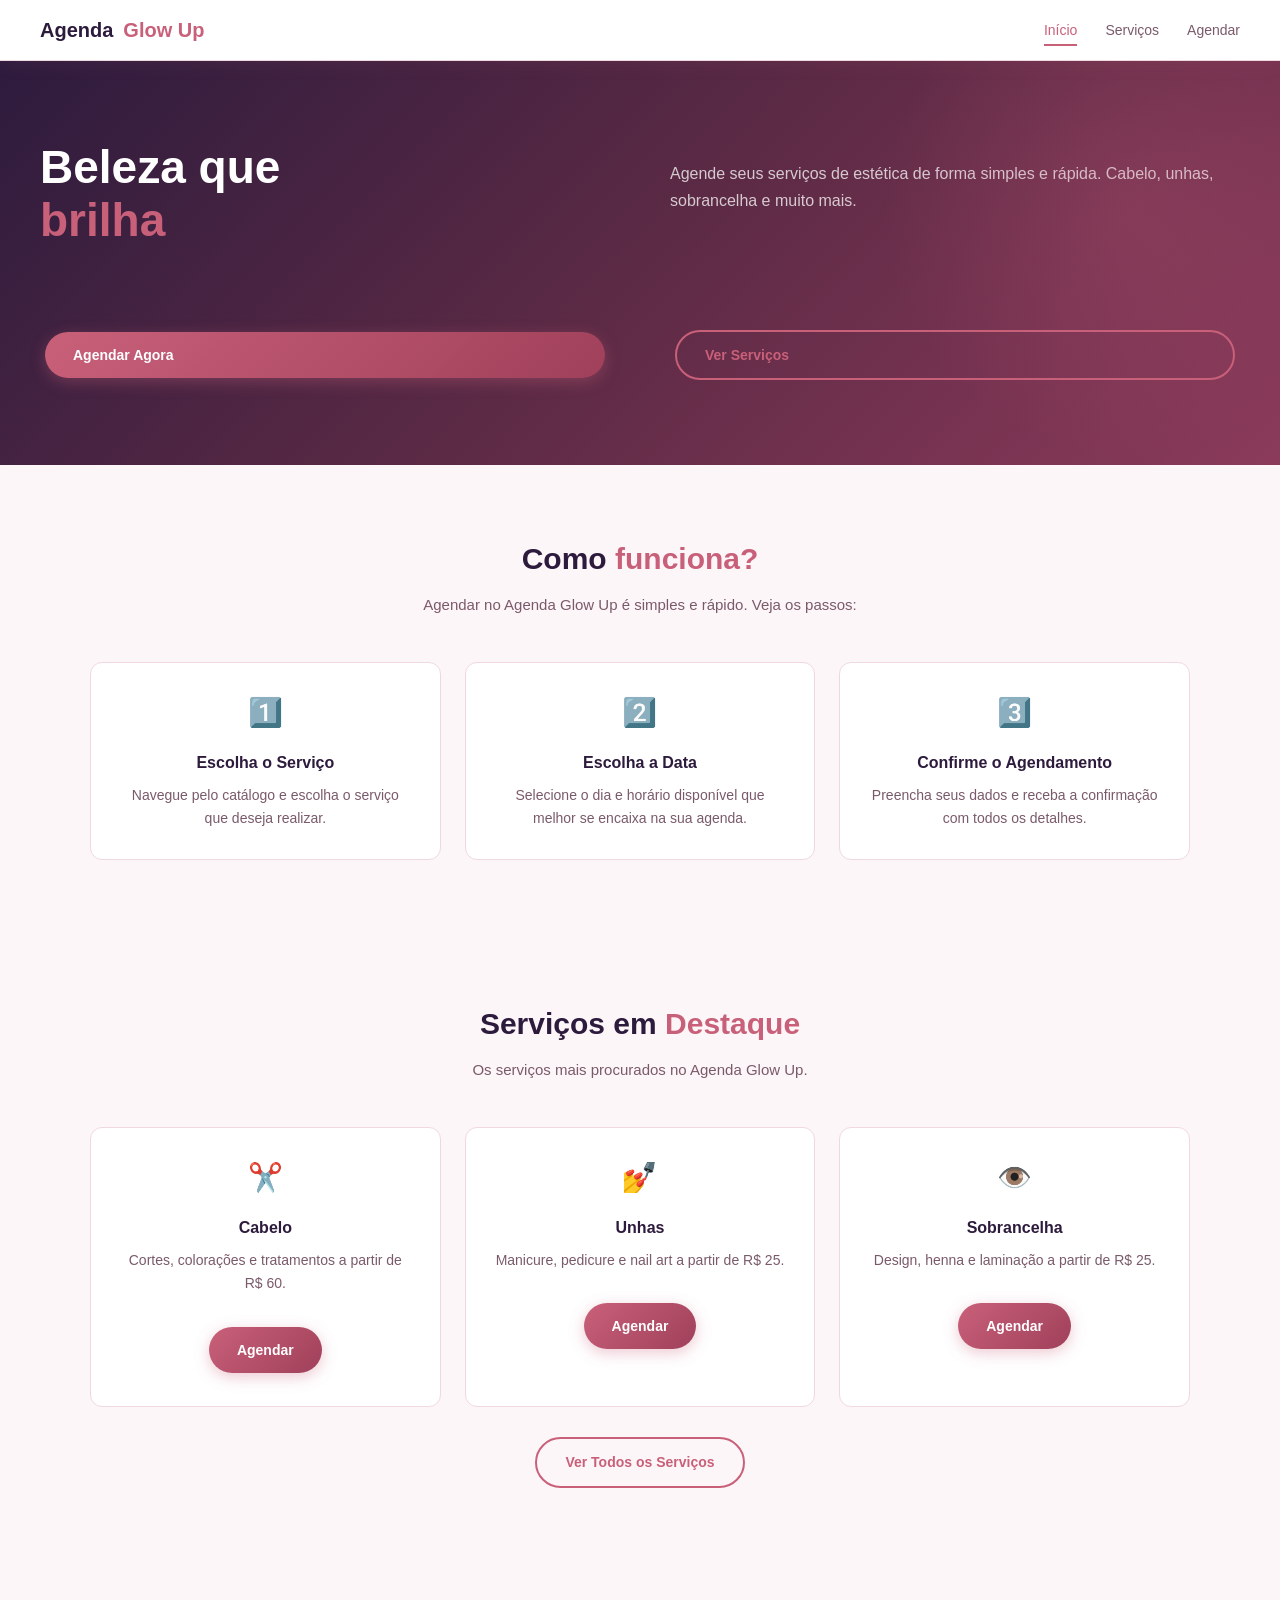
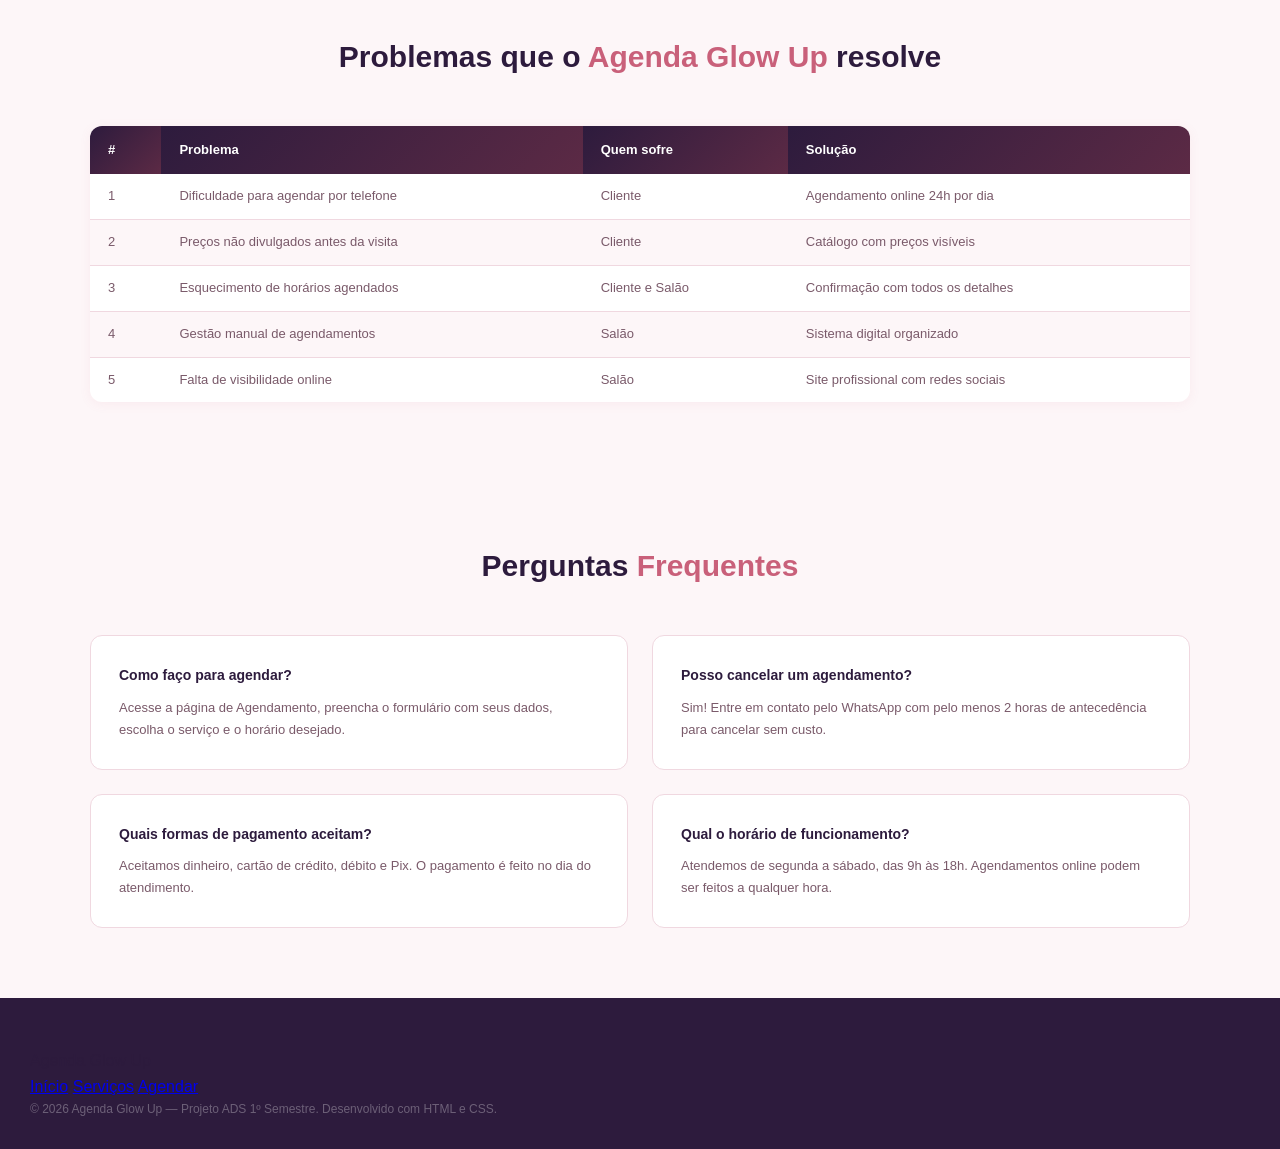
==== commit 76c6d12b: "Atualizar index.html — versão final ADS" ====
--- a/index.html
+++ b/index.html
@@ -5,393 +5,179 @@
     <meta name="viewport" content="width=device-width, initial-scale=1.0">
     <title>Agenda Glow Up — Agendamento de Estética</title>
     <link rel="stylesheet" href="css/style.css">
-    <link rel="preconnect" href="https://fonts.googleapis.com">
-    <link rel="preconnect" href="https://fonts.gstatic.com" crossorigin>
-    <link href="https://fonts.googleapis.com/css2?family=Poppins:wght@300;400;600;700;800&display=swap" rel="stylesheet">
-    <link rel="stylesheet" href="https://cdnjs.cloudflare.com/ajax/libs/font-awesome/6.5.0/css/all.min.css">
 </head>
 <body>
 
-    <!-- ===== CABEÇALHO ===== -->
+    <!-- CABEÇALHO -->
     <header>
-        <a href="index.html" class="logo">
-            <span class="logo-icon"><i class="fa-solid fa-spa"></i></span>
-            Agenda <span>Glow Up</span>
-        </a>
+        <a href="index.html" class="logo">Agenda <span>Glow Up</span></a>
         <nav>
             <ul>
                 <li><a href="index.html" class="ativo">Início</a></li>
                 <li><a href="servicos.html">Serviços</a></li>
-                <li><a href="redes.html">Redes Sociais</a></li>
-                <li><a href="agendamento.html" class="nav-agendar"><i class="fa-solid fa-calendar-check"></i> Agendar</a></li>
+                <li><a href="agendamento.html">Agendar</a></li>
             </ul>
         </nav>
     </header>
 
-    <!-- ===== HERO ===== -->
-    <section class="hero">
-        <div class="hero-conteudo">
-            <div class="hero-badge">
-                <i class="fa-solid fa-star"></i>
-                Salão Premium de Estética
-            </div>
-            <h1>
-                Beleza que
-                <span>transforma</span>
-            </h1>
-            <p>Agende seus serviços de cabelo, unhas, sobrancelha e muito mais com facilidade. Profissionais especializadas, produtos de qualidade e atendimento personalizado.</p>
-            <div class="hero-botoes">
-                <a href="agendamento.html" class="btn-hero-primario">
-                    <i class="fa-solid fa-calendar-check"></i>
-                    Agendar Agora
-                </a>
-                <a href="servicos.html" class="btn-hero-outline">
-                    <i class="fa-solid fa-scissors"></i>
-                    Ver Serviços
-                </a>
-            </div>
-        </div>
-
-        <!-- Card flutuante com serviços em destaque -->
-        <div class="hero-card">
-            <div class="hero-card-titulo">Serviços em Destaque</div>
-
-            <div class="servico-mini">
-                <div class="servico-mini-icone"><i class="fa-solid fa-scissors"></i></div>
-                <div class="servico-mini-info">
-                    <div class="servico-mini-nome">Corte Feminino</div>
-                    <div class="servico-mini-duracao">1 hora</div>
-                </div>
-                <div class="servico-mini-preco">R$ 60</div>
-            </div>
-
-            <div class="servico-mini">
-                <div class="servico-mini-icone"><i class="fa-solid fa-hand-sparkles"></i></div>
-                <div class="servico-mini-info">
-                    <div class="servico-mini-nome">Manicure Completa</div>
-                    <div class="servico-mini-duracao">45 min</div>
-                </div>
-                <div class="servico-mini-preco">R$ 35</div>
-            </div>
-
-            <div class="servico-mini">
-                <div class="servico-mini-icone"><i class="fa-solid fa-eye"></i></div>
-                <div class="servico-mini-info">
-                    <div class="servico-mini-nome">Design de Sobrancelha</div>
-                    <div class="servico-mini-duracao">30 min</div>
-                </div>
-                <div class="servico-mini-preco">R$ 25</div>
-            </div>
-
-            <div class="servico-mini">
-                <div class="servico-mini-icone"><i class="fa-solid fa-face-smile"></i></div>
-                <div class="servico-mini-info">
-                    <div class="servico-mini-nome">Limpeza de Pele</div>
-                    <div class="servico-mini-duracao">1 hora</div>
-                </div>
-                <div class="servico-mini-preco">R$ 90</div>
-            </div>
-        </div>
-    </section>
-
-    <!-- ===== ESTATÍSTICAS ===== -->
-    <div class="stats-grid">
-        <div class="stat-item">
-            <div class="stat-numero">2.500+</div>
-            <div class="stat-label">Clientes Atendidas</div>
-        </div>
-        <div class="stat-item">
-            <div class="stat-numero">8+</div>
-            <div class="stat-label">Anos de Experiência</div>
-        </div>
-        <div class="stat-item">
-            <div class="stat-numero">4.9</div>
-            <div class="stat-label">Avaliação no Google</div>
-        </div>
-        <div class="stat-item">
-            <div class="stat-numero">15+</div>
-            <div class="stat-label">Serviços Disponíveis</div>
-        </div>
+    <!-- HERO -->
+    <div class="hero">
+        <h1>Beleza que <span>brilha</span></h1>
+        <p>Agende seus serviços de estética de forma simples e rápida. Cabelo, unhas, sobrancelha e muito mais.</p>
+        <a href="agendamento.html" class="btn btn-primario">Agendar Agora</a>
+        <a href="servicos.html" class="btn btn-secundario">Ver Serviços</a>
     </div>
 
-    <!-- ===== COMO FUNCIONA ===== -->
+    <!-- COMO FUNCIONA -->
     <section>
         <div class="container">
             <div class="titulo-secao">
-                <h2>Como <span>Funciona</span></h2>
-                <div class="linha-divisoria"></div>
-                <p>Agendar no Agenda Glow Up é simples, rápido e sem complicação.</p>
+                <h2>Como <span>funciona?</span></h2>
+                <p>Agendar no Agenda Glow Up é simples e rápido. Veja os passos:</p>
             </div>
-            <div class="passos-grid">
-                <div class="passo-item">
-                    <div class="passo-numero">1</div>
+            <div class="grid-3">
+                <div class="card" style="text-align:center;">
+                    <div class="card-icone">1️⃣</div>
                     <h3>Escolha o Serviço</h3>
-                    <p>Navegue pelo catálogo completo de serviços e escolha o que deseja realizar.</p>
+                    <p>Navegue pelo catálogo e escolha o serviço que deseja realizar.</p>
                 </div>
-                <div class="passo-item">
-                    <div class="passo-numero">2</div>
-                    <h3>Selecione a Data</h3>
-                    <p>Escolha a data e o horário que melhor se encaixa na sua agenda.</p>
+                <div class="card" style="text-align:center;">
+                    <div class="card-icone">2️⃣</div>
+                    <h3>Escolha a Data</h3>
+                    <p>Selecione o dia e horário disponível que melhor se encaixa na sua agenda.</p>
                 </div>
-                <div class="passo-item">
-                    <div class="passo-numero">3</div>
+                <div class="card" style="text-align:center;">
+                    <div class="card-icone">3️⃣</div>
                     <h3>Confirme o Agendamento</h3>
-                    <p>Preencha seus dados e confirme. Você receberá um lembrete por e-mail.</p>
-                </div>
-                <div class="passo-item">
-                    <div class="passo-numero">4</div>
-                    <h3>Apareça e Brilhe!</h3>
-                    <p>Chegue no horário marcado e deixe nossas profissionais cuidarem de você.</p>
+                    <p>Preencha seus dados e receba a confirmação com todos os detalhes.</p>
                 </div>
             </div>
         </div>
     </section>
 
-    <!-- ===== SERVIÇOS EM DESTAQUE ===== -->
-    <section class="secao-secundaria">
+    <!-- SERVIÇOS EM DESTAQUE -->
+    <section class="secao-rosa">
         <div class="container">
             <div class="titulo-secao">
                 <h2>Serviços em <span>Destaque</span></h2>
-                <div class="linha-divisoria"></div>
-                <p>Conheça os serviços mais procurados pelas nossas clientes.</p>
+                <p>Os serviços mais procurados no Agenda Glow Up.</p>
             </div>
             <div class="grid-3">
-
-                <div class="servico-card">
-                    <div class="servico-topo">
-                        <div class="servico-icone"><i class="fa-solid fa-scissors"></i></div>
-                        <h3>Cabelo</h3>
-                    </div>
-                    <div class="servico-corpo">
-                        <p>Cortes, colorações e tratamentos para todos os tipos de cabelo.</p>
-                        <ul class="servico-lista">
-                            <li><span>Corte Feminino</span><span class="servico-preco">R$ 60</span></li>
-                            <li><span>Coloração</span><span class="servico-preco">R$ 120</span></li>
-                            <li><span>Hidratação</span><span class="servico-preco">R$ 80</span></li>
-                        </ul>
-                        <a href="agendamento.html" class="btn btn-primario"><i class="fa-solid fa-calendar-check"></i> Agendar</a>
-                    </div>
+                <div class="card" style="text-align:center;">
+                    <div class="card-icone">✂️</div>
+                    <h3>Cabelo</h3>
+                    <p>Cortes, colorações e tratamentos a partir de R$ 60.</p>
+                    <br>
+                    <a href="agendamento.html" class="btn btn-primario">Agendar</a>
                 </div>
-
-                <div class="servico-card">
-                    <div class="servico-topo">
-                        <div class="servico-icone"><i class="fa-solid fa-hand-sparkles"></i></div>
-                        <h3>Unhas</h3>
-                    </div>
-                    <div class="servico-corpo">
-                        <p>Manicure, pedicure e nail art para unhas impecáveis.</p>
-                        <ul class="servico-lista">
-                            <li><span>Manicure</span><span class="servico-preco">R$ 35</span></li>
-                            <li><span>Pedicure</span><span class="servico-preco">R$ 40</span></li>
-                            <li><span>Gel</span><span class="servico-preco">R$ 90</span></li>
-                        </ul>
-                        <a href="agendamento.html" class="btn btn-primario"><i class="fa-solid fa-calendar-check"></i> Agendar</a>
-                    </div>
+                <div class="card" style="text-align:center;">
+                    <div class="card-icone">💅</div>
+                    <h3>Unhas</h3>
+                    <p>Manicure, pedicure e nail art a partir de R$ 25.</p>
+                    <br>
+                    <a href="agendamento.html" class="btn btn-primario">Agendar</a>
                 </div>
-
-                <div class="servico-card">
-                    <div class="servico-topo">
-                        <div class="servico-icone"><i class="fa-solid fa-eye"></i></div>
-                        <h3>Sobrancelha</h3>
-                    </div>
-                    <div class="servico-corpo">
-                        <p>Design, henna e laminação para sobrancelhas perfeitas.</p>
-                        <ul class="servico-lista">
-                            <li><span>Design</span><span class="servico-preco">R$ 25</span></li>
-                            <li><span>Henna</span><span class="servico-preco">R$ 35</span></li>
-                            <li><span>Laminação</span><span class="servico-preco">R$ 70</span></li>
-                        </ul>
-                        <a href="agendamento.html" class="btn btn-primario"><i class="fa-solid fa-calendar-check"></i> Agendar</a>
-                    </div>
+                <div class="card" style="text-align:center;">
+                    <div class="card-icone">👁️</div>
+                    <h3>Sobrancelha</h3>
+                    <p>Design, henna e laminação a partir de R$ 25.</p>
+                    <br>
+                    <a href="agendamento.html" class="btn btn-primario">Agendar</a>
                 </div>
-
             </div>
-            <div class="centralizado margem-topo">
-                <a href="servicos.html" class="btn btn-primario"><i class="fa-solid fa-list"></i> Ver Todos os Serviços</a>
+            <div style="text-align:center; margin-top:25px;">
+                <a href="servicos.html" class="btn btn-secundario">Ver Todos os Serviços</a>
             </div>
         </div>
     </section>
 
-    <!-- ===== DEPOIMENTOS ===== -->
+    <!-- PROBLEMAS E SOLUÇÕES -->
     <section>
         <div class="container">
             <div class="titulo-secao">
-                <h2>O que nossas <span>clientes</span> dizem</h2>
-                <div class="linha-divisoria"></div>
+                <h2>Problemas que o <span>Agenda Glow Up</span> resolve</h2>
             </div>
-            <div class="grid-3">
-                <div class="depoimento-card">
-                    <div class="estrelas">★★★★★</div>
-                    <div class="depoimento-aspas">"</div>
-                    <p class="depoimento-texto">Melhor salão que já fui! O atendimento é impecável e o resultado do meu corte ficou exatamente como eu queria. Já indiquei para todas as minhas amigas.</p>
-                    <div class="depoimento-autor">
-                        <div class="autor-avatar">A</div>
-                        <div>
-                            <div class="autor-nome">Ana Paula</div>
-                            <div class="autor-cargo">Cliente há 2 anos</div>
-                        </div>
-                    </div>
+            <table class="tabela-comparativa">
+                <thead>
+                    <tr>
+                        <th>#</th>
+                        <th>Problema</th>
+                        <th>Quem sofre</th>
+                        <th>Solução</th>
+                    </tr>
+                </thead>
+                <tbody>
+                    <tr>
+                        <td>1</td>
+                        <td>Dificuldade para agendar por telefone</td>
+                        <td>Cliente</td>
+                        <td>Agendamento online 24h por dia</td>
+                    </tr>
+                    <tr>
+                        <td>2</td>
+                        <td>Preços não divulgados antes da visita</td>
+                        <td>Cliente</td>
+                        <td>Catálogo com preços visíveis</td>
+                    </tr>
+                    <tr>
+                        <td>3</td>
+                        <td>Esquecimento de horários agendados</td>
+                        <td>Cliente e Salão</td>
+                        <td>Confirmação com todos os detalhes</td>
+                    </tr>
+                    <tr>
+                        <td>4</td>
+                        <td>Gestão manual de agendamentos</td>
+                        <td>Salão</td>
+                        <td>Sistema digital organizado</td>
+                    </tr>
+                    <tr>
+                        <td>5</td>
+                        <td>Falta de visibilidade online</td>
+                        <td>Salão</td>
+                        <td>Site profissional com redes sociais</td>
+                    </tr>
+                </tbody>
+            </table>
+        </div>
+    </section>
+
+    <!-- FAQ -->
+    <section class="secao-rosa">
+        <div class="container">
+            <div class="titulo-secao">
+                <h2>Perguntas <span>Frequentes</span></h2>
+            </div>
+            <div class="grid-2">
+                <div class="card faq-card">
+                    <h3>Como faço para agendar?</h3>
+                    <p>Acesse a página de Agendamento, preencha o formulário com seus dados, escolha o serviço e o horário desejado.</p>
                 </div>
-                <div class="depoimento-card">
-                    <div class="estrelas">★★★★★</div>
-                    <div class="depoimento-aspas">"</div>
-                    <p class="depoimento-texto">Adoro o sistema de agendamento online! Consigo marcar minha manicure a qualquer hora, sem precisar ligar. Muito prático e conveniente.</p>
-                    <div class="depoimento-autor">
-                        <div class="autor-avatar">M</div>
-                        <div>
-                            <div class="autor-nome">Maria Clara</div>
-                            <div class="autor-cargo">Cliente há 1 ano</div>
-                        </div>
-                    </div>
+                <div class="card faq-card">
+                    <h3>Posso cancelar um agendamento?</h3>
+                    <p>Sim! Entre em contato pelo WhatsApp com pelo menos 2 horas de antecedência para cancelar sem custo.</p>
                 </div>
-                <div class="depoimento-card">
-                    <div class="estrelas">★★★★★</div>
-                    <div class="depoimento-aspas">"</div>
-                    <p class="depoimento-texto">As profissionais são incríveis! Minha sobrancelha ficou perfeita e o ambiente do salão é muito aconchegante. Com certeza voltarei sempre.</p>
-                    <div class="depoimento-autor">
-                        <div class="autor-avatar">J</div>
-                        <div>
-                            <div class="autor-nome">Juliana Santos</div>
-                            <div class="autor-cargo">Cliente há 6 meses</div>
-                        </div>
-                    </div>
+                <div class="card faq-card">
+                    <h3>Quais formas de pagamento aceitam?</h3>
+                    <p>Aceitamos dinheiro, cartão de crédito, débito e Pix. O pagamento é feito no dia do atendimento.</p>
+                </div>
+                <div class="card faq-card">
+                    <h3>Qual o horário de funcionamento?</h3>
+                    <p>Atendemos de segunda a sábado, das 9h às 18h. Agendamentos online podem ser feitos a qualquer hora.</p>
                 </div>
             </div>
         </div>
     </section>
 
-    <!-- ===== PROBLEMAS E SOLUÇÕES ===== -->
-    <section class="secao-secundaria">
-        <div class="container">
-            <div class="titulo-secao">
-                <h2>Problemas que <span>resolvemos</span></h2>
-                <div class="linha-divisoria"></div>
-                <p>Entendemos os desafios de clientes e salões e criamos soluções simples e eficazes.</p>
-            </div>
-            <div class="grid-2">
-                <div>
-                    <div class="problema-item">
-                        <h4><i class="fa-solid fa-triangle-exclamation"></i> Problema 1 — Dificuldade para agendar por telefone</h4>
-                        <p>Clientes perdem tempo tentando ligar para o salão em horários de pico, sem conseguir falar com ninguém.</p>
-                        <span class="solucao-tag"><i class="fa-solid fa-check"></i> Solução: Agendamento online 24h por dia</span>
-                    </div>
-                    <div class="problema-item">
-                        <h4><i class="fa-solid fa-triangle-exclamation"></i> Problema 2 — Preços não divulgados</h4>
-                        <p>Clientes chegam ao salão sem saber o preço dos serviços, gerando surpresas desagradáveis na hora do pagamento.</p>
-                        <span class="solucao-tag"><i class="fa-solid fa-check"></i> Solução: Catálogo com preços visíveis no site</span>
-                    </div>
-                    <div class="problema-item">
-                        <h4><i class="fa-solid fa-triangle-exclamation"></i> Problema 3 — Esquecimento de horários</h4>
-                        <p>Clientes e profissionais esquecem horários agendados, causando atrasos e confusões na agenda do salão.</p>
-                        <span class="solucao-tag"><i class="fa-solid fa-check"></i> Solução: Lembrete automático por e-mail</span>
-                    </div>
-                </div>
-                <div>
-                    <div class="problema-item">
-                        <h4><i class="fa-solid fa-triangle-exclamation"></i> Problema 4 — Gestão manual de agendamentos</h4>
-                        <p>Salões que usam cadernos ou WhatsApp para controlar a agenda perdem tempo e cometem erros de marcação dupla.</p>
-                        <span class="solucao-tag"><i class="fa-solid fa-check"></i> Solução: Sistema digital de agendamentos</span>
-                    </div>
-                    <div class="problema-item">
-                        <h4><i class="fa-solid fa-triangle-exclamation"></i> Problema 5 — Falta de avaliações e histórico</h4>
-                        <p>Novas clientes não sabem a qualidade do serviço antes de ir ao salão pela primeira vez, gerando insegurança.</p>
-                        <span class="solucao-tag"><i class="fa-solid fa-check"></i> Solução: Sistema de avaliações verificadas</span>
-                    </div>
-                </div>
-            </div>
+    <!-- RODAPÉ -->
+    <footer>
+        <div class="footer-logo">Agenda <span>Glow Up</span></div>
+        <div class="footer-links">
+            <a href="index.html">Início</a>
+            <a href="servicos.html">Serviços</a>
+            <a href="agendamento.html">Agendar</a>
         </div>
-    </section>
-
-    <!-- ===== FAQ ===== -->
-    <section>
-        <div class="container">
-            <div class="titulo-secao">
-                <h2>Perguntas <span>Frequentes</span></h2>
-                <div class="linha-divisoria"></div>
-            </div>
-            <div class="grid-2">
-                <div class="card faq-card">
-                    <h3><i class="fa-solid fa-circle-question"></i> Como faço para agendar?</h3>
-                    <p>Clique em "Agendar Agora", escolha o serviço desejado, selecione a data e horário disponíveis, preencha seus dados e confirme. É simples e rápido!</p>
-                </div>
-                <div class="card faq-card">
-                    <h3><i class="fa-solid fa-circle-question"></i> Posso cancelar meu agendamento?</h3>
-                    <p>Sim! Cancele com pelo menos 2 horas de antecedência sem nenhum custo. Para cancelamentos de última hora, pode ser cobrada uma taxa simbólica de R$ 20.</p>
-                </div>
-                <div class="card faq-card">
-                    <h3><i class="fa-solid fa-circle-question"></i> Quais formas de pagamento são aceitas?</h3>
-                    <p>Aceitamos dinheiro, cartão de débito, cartão de crédito (até 3x sem juros) e Pix. O pagamento é realizado presencialmente após o atendimento.</p>
-                </div>
-                <div class="card faq-card">
-                    <h3><i class="fa-solid fa-circle-question"></i> Vocês atendem aos finais de semana?</h3>
-                    <p>Sim! Atendemos de segunda a sábado, das 9h às 18h. Aos domingos atendemos apenas mediante agendamento prévio para eventos especiais.</p>
-                </div>
-            </div>
-        </div>
-    </section>
-
-    <!-- ===== CTA FINAL ===== -->
-    <section class="cta-final">
-        <div class="container centralizado">
-            <h2>Pronta para dar o seu Glow Up?</h2>
-            <p>Agende agora e deixe nossas profissionais cuidarem de você com carinho e dedicação.</p>
-            <div class="grupo-botoes">
-                <a href="agendamento.html" class="btn-cta-branco"><i class="fa-solid fa-calendar-check"></i> Agendar Agora</a>
-                <a href="redes.html" class="btn-cta-outline"><i class="fa-brands fa-instagram"></i> Siga nas Redes</a>
-            </div>
-        </div>
-    </section>
-
-    <!-- ===== RODAPÉ ===== -->
-    <footer>
-        <div class="footer-conteudo">
-            <div class="footer-sobre">
-                <a href="index.html" class="footer-logo">
-                    <span class="logo-icon"><i class="fa-solid fa-spa"></i></span>
-                    Agenda <span>Glow Up</span>
-                </a>
-                <p>Salão de estética especializado em beleza feminina. Profissionais qualificadas, produtos de qualidade e atendimento personalizado para você brilhar.</p>
-                <div class="footer-redes">
-                    <a href="redes.html" class="footer-rede" title="Instagram"><i class="fa-brands fa-instagram"></i></a>
-                    <a href="redes.html" class="footer-rede" title="TikTok"><i class="fa-brands fa-tiktok"></i></a>
-                    <a href="redes.html" class="footer-rede" title="WhatsApp"><i class="fa-brands fa-whatsapp"></i></a>
-                    <a href="redes.html" class="footer-rede" title="Facebook"><i class="fa-brands fa-facebook"></i></a>
-                </div>
-            </div>
-            <div class="footer-col">
-                <h4>Navegação</h4>
-                <ul>
-                    <li><a href="index.html">Início</a></li>
-                    <li><a href="servicos.html">Serviços</a></li>
-                    <li><a href="agendamento.html">Agendar</a></li>
-                    <li><a href="redes.html">Redes Sociais</a></li>
-                </ul>
-            </div>
-            <div class="footer-col">
-                <h4>Serviços</h4>
-                <ul>
-                    <li><a href="servicos.html">Cabelo</a></li>
-                    <li><a href="servicos.html">Unhas</a></li>
-                    <li><a href="servicos.html">Sobrancelha</a></li>
-                    <li><a href="servicos.html">Estética Facial</a></li>
-                    <li><a href="servicos.html">Maquiagem</a></li>
-                </ul>
-            </div>
-            <div class="footer-col">
-                <h4>Contato</h4>
-                <ul>
-                    <li><a href="redes.html"><i class="fa-brands fa-whatsapp"></i> WhatsApp</a></li>
-                    <li><a href="redes.html"><i class="fa-brands fa-instagram"></i> Instagram</a></li>
-                    <li><a href="#">Seg–Sáb: 9h–18h</a></li>
-                    <li><a href="#">Rua da Beleza, 123</a></li>
-                </ul>
-            </div>
-        </div>
-        <hr class="footer-divisor">
-        <div class="footer-bottom">
-            <p class="footer-copy">© 2026 Agenda Glow Up — Projeto ADS 1º Semestre. Desenvolvido com HTML e CSS.</p>
-            <p class="footer-copy">Referência técnica: <a href="https://developer.mozilla.org" target="_blank">MDN Web Docs</a></p>
-        </div>
+        <p class="footer-copy">© 2026 Agenda Glow Up — Projeto ADS 1º Semestre. Desenvolvido com HTML e CSS.</p>
     </footer>
 
 </body>
